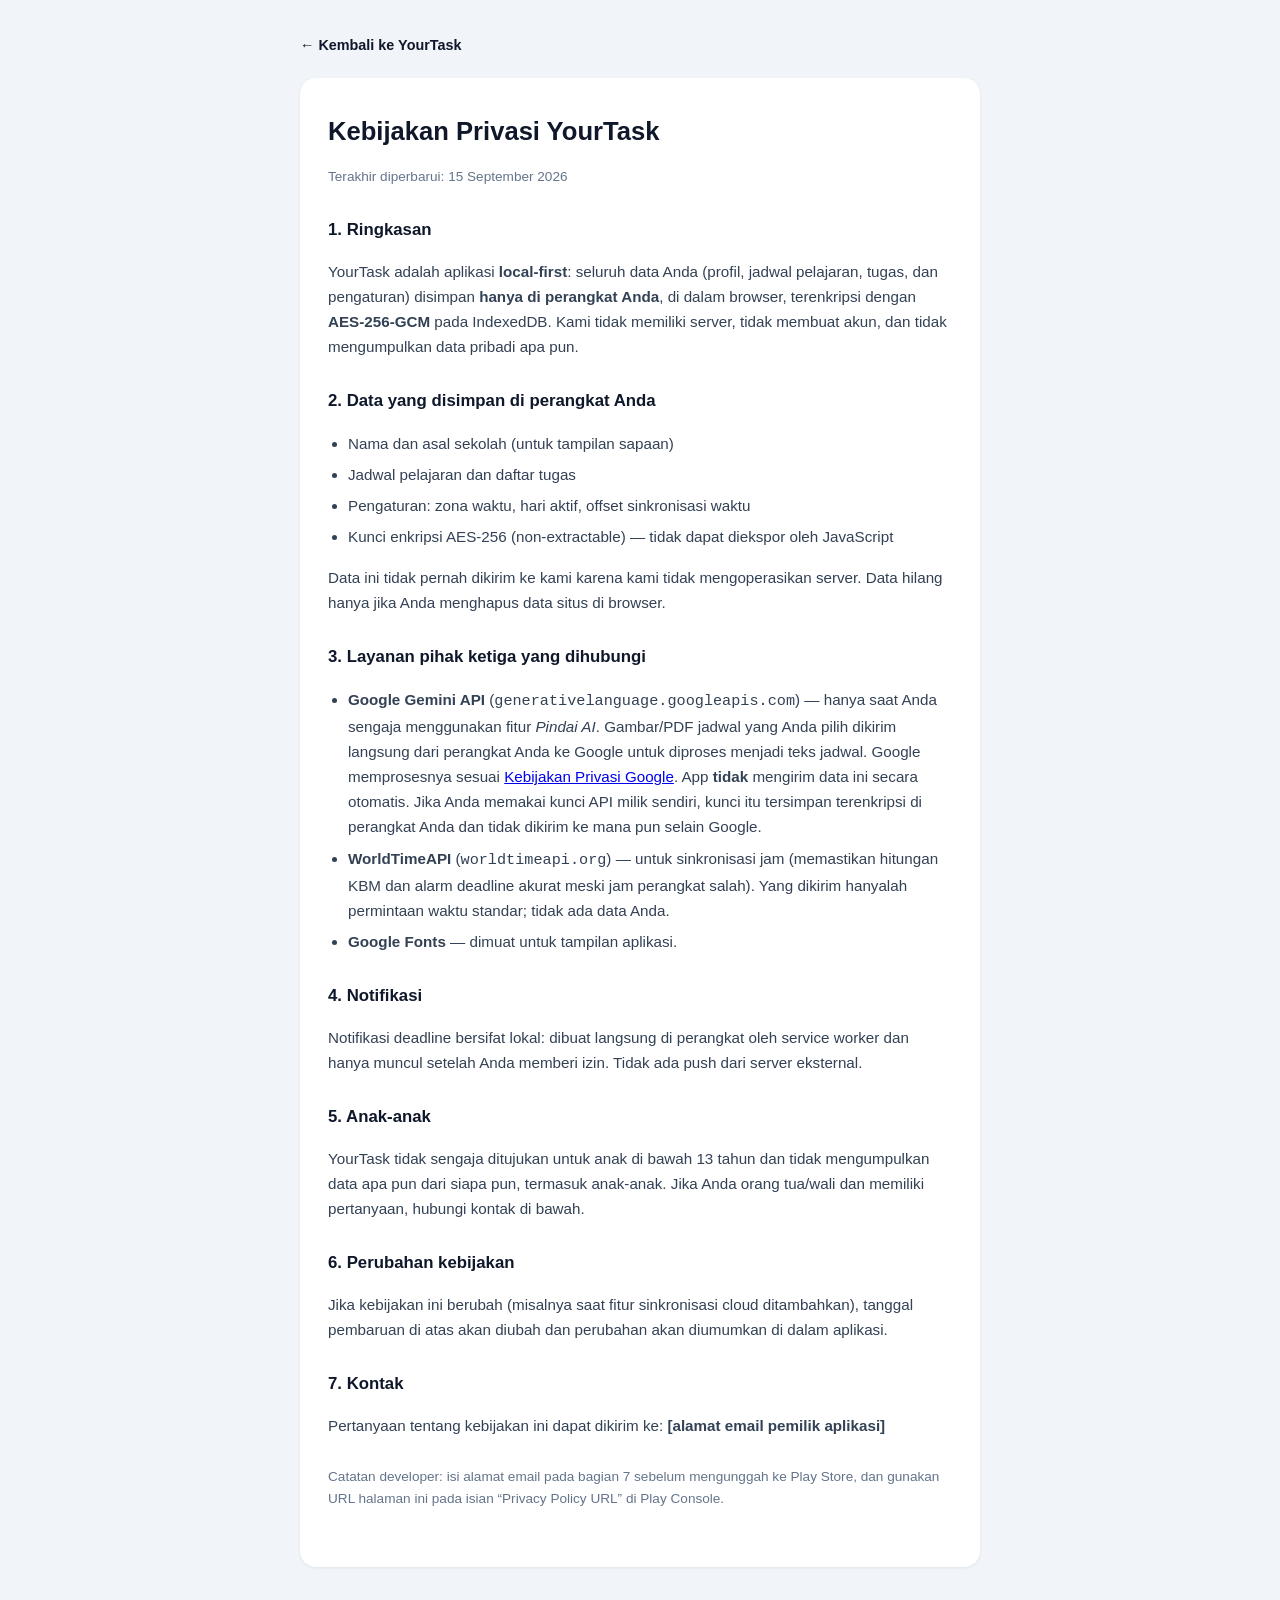
==== privacy.html @ 402d52d0 "Make YourTask Play-Store-ready: valid PNG icons, relative manifest/SW paths, CSP, privacy policy - R" ====
<!DOCTYPE html>
<html lang="id">
  <head>
    <meta charset="UTF-8" />
    <meta name="viewport" content="width=device-width, initial-scale=1.0" />
    <meta name="robots" content="noindex" />
    <meta name="theme-color" content="#0f172a" />
    <title>Kebijakan Privasi — YourTask</title>
    <link rel="icon" type="image/png" href="icon.png" />
    <style>
      :root { color-scheme: light dark; }
      * { box-sizing: border-box; }
      body {
        margin: 0;
        font-family: -apple-system, BlinkMacSystemFont, "Segoe UI", Roboto, "Helvetica Neue", Arial, sans-serif;
        background: #f1f5f9;
        color: #0f172a;
        line-height: 1.65;
      }
      .wrap { max-width: 720px; margin: 0 auto; padding: 32px 20px 64px; }
      .card {
        background: #fff;
        border-radius: 16px;
        padding: 32px 28px;
        box-shadow: 0 1px 3px rgba(15, 23, 42, 0.08);
      }
      h1 { font-size: 1.6rem; margin: 0 0 4px; }
      h2 { font-size: 1.05rem; margin: 28px 0 8px; }
      p, li { font-size: 0.95rem; color: #334155; }
      ul { padding-left: 20px; }
      li { margin: 6px 0; }
      .meta { color: #64748b; font-size: 0.85rem; margin-bottom: 24px; }
      .back {
        display: inline-block; margin-bottom: 20px; font-size: 0.9rem;
        color: #0f172a; text-decoration: none; font-weight: 600;
      }
      @media (prefers-color-scheme: dark) {
        body { background: #0f172a; color: #e2e8f0; }
        .card { background: #1e293b; box-shadow: none; }
        h1, .back { color: #f1f5f9; }
        p, li { color: #cbd5e1; }
        .meta { color: #94a3b8; }
      }
    </style>
  </head>
  <body>
    <div class="wrap">
      <a class="back" href="index.html">← Kembali ke YourTask</a>
      <div class="card">
        <h1>Kebijakan Privasi YourTask</h1>
        <p class="meta">Terakhir diperbarui: 15 September 2026</p>

        <h2>1. Ringkasan</h2>
        <p>
          YourTask adalah aplikasi <strong>local-first</strong>: seluruh data Anda (profil, jadwal
          pelajaran, tugas, dan pengaturan) disimpan <strong>hanya di perangkat Anda</strong>, di dalam
          browser, terenkripsi dengan <strong>AES-256-GCM</strong> pada IndexedDB. Kami tidak memiliki
          server, tidak membuat akun, dan tidak mengumpulkan data pribadi apa pun.
        </p>

        <h2>2. Data yang disimpan di perangkat Anda</h2>
        <ul>
          <li>Nama dan asal sekolah (untuk tampilan sapaan)</li>
          <li>Jadwal pelajaran dan daftar tugas</li>
          <li>Pengaturan: zona waktu, hari aktif, offset sinkronisasi waktu</li>
          <li>Kunci enkripsi AES-256 (non-extractable) — tidak dapat diekspor oleh JavaScript</li>
        </ul>
        <p>
          Data ini tidak pernah dikirim ke kami karena kami tidak mengoperasikan server. Data hilang
          hanya jika Anda menghapus data situs di browser.
        </p>

        <h2>3. Layanan pihak ketiga yang dihubungi</h2>
        <ul>
          <li>
            <strong>Google Gemini API</strong> (<code>generativelanguage.googleapis.com</code>) — hanya
            saat Anda sengaja menggunakan fitur <em>Pindai AI</em>. Gambar/PDF jadwal yang Anda pilih
            dikirim langsung dari perangkat Anda ke Google untuk diproses menjadi teks jadwal. Google
            memprosesnya sesuai
            <a href="https://policies.google.com/privacy">Kebijakan Privasi Google</a>. App
            <strong>tidak</strong> mengirim data ini secara otomatis. Jika Anda memakai kunci API
            milik sendiri, kunci itu tersimpan terenkripsi di perangkat Anda dan tidak dikirim ke
            mana pun selain Google.
          </li>
          <li>
            <strong>WorldTimeAPI</strong> (<code>worldtimeapi.org</code>) — untuk sinkronisasi jam
            (memastikan hitungan KBM dan alarm deadline akurat meski jam perangkat salah). Yang
            dikirim hanyalah permintaan waktu standar; tidak ada data Anda.
          </li>
          <li>
            <strong>Google Fonts</strong> — dimuat untuk tampilan aplikasi.
          </li>
        </ul>

        <h2>4. Notifikasi</h2>
        <p>
          Notifikasi deadline bersifat lokal: dibuat langsung di perangkat oleh service worker dan
          hanya muncul setelah Anda memberi izin. Tidak ada push dari server eksternal.
        </p>

        <h2>5. Anak-anak</h2>
        <p>
          YourTask tidak sengaja ditujukan untuk anak di bawah 13 tahun dan tidak mengumpulkan data
          apa pun dari siapa pun, termasuk anak-anak. Jika Anda orang tua/wali dan memiliki
          pertanyaan, hubungi kontak di bawah.
        </p>

        <h2>6. Perubahan kebijakan</h2>
        <p>
          Jika kebijakan ini berubah (misalnya saat fitur sinkronisasi cloud ditambahkan), tanggal
          pembaruan di atas akan diubah dan perubahan akan diumumkan di dalam aplikasi.
        </p>

        <h2>7. Kontak</h2>
        <p>
          Pertanyaan tentang kebijakan ini dapat dikirim ke:
          <strong id="kontak-email">[alamat email pemilik aplikasi]</strong>
        </p>
        <p class="meta" style="margin-top: 28px;">
          Catatan developer: isi alamat email pada bagian 7 sebelum mengunggah ke Play Store, dan
          gunakan URL halaman ini pada isian “Privacy Policy URL” di Play Console.
        </p>
      </div>
    </div>
  </body>
</html>
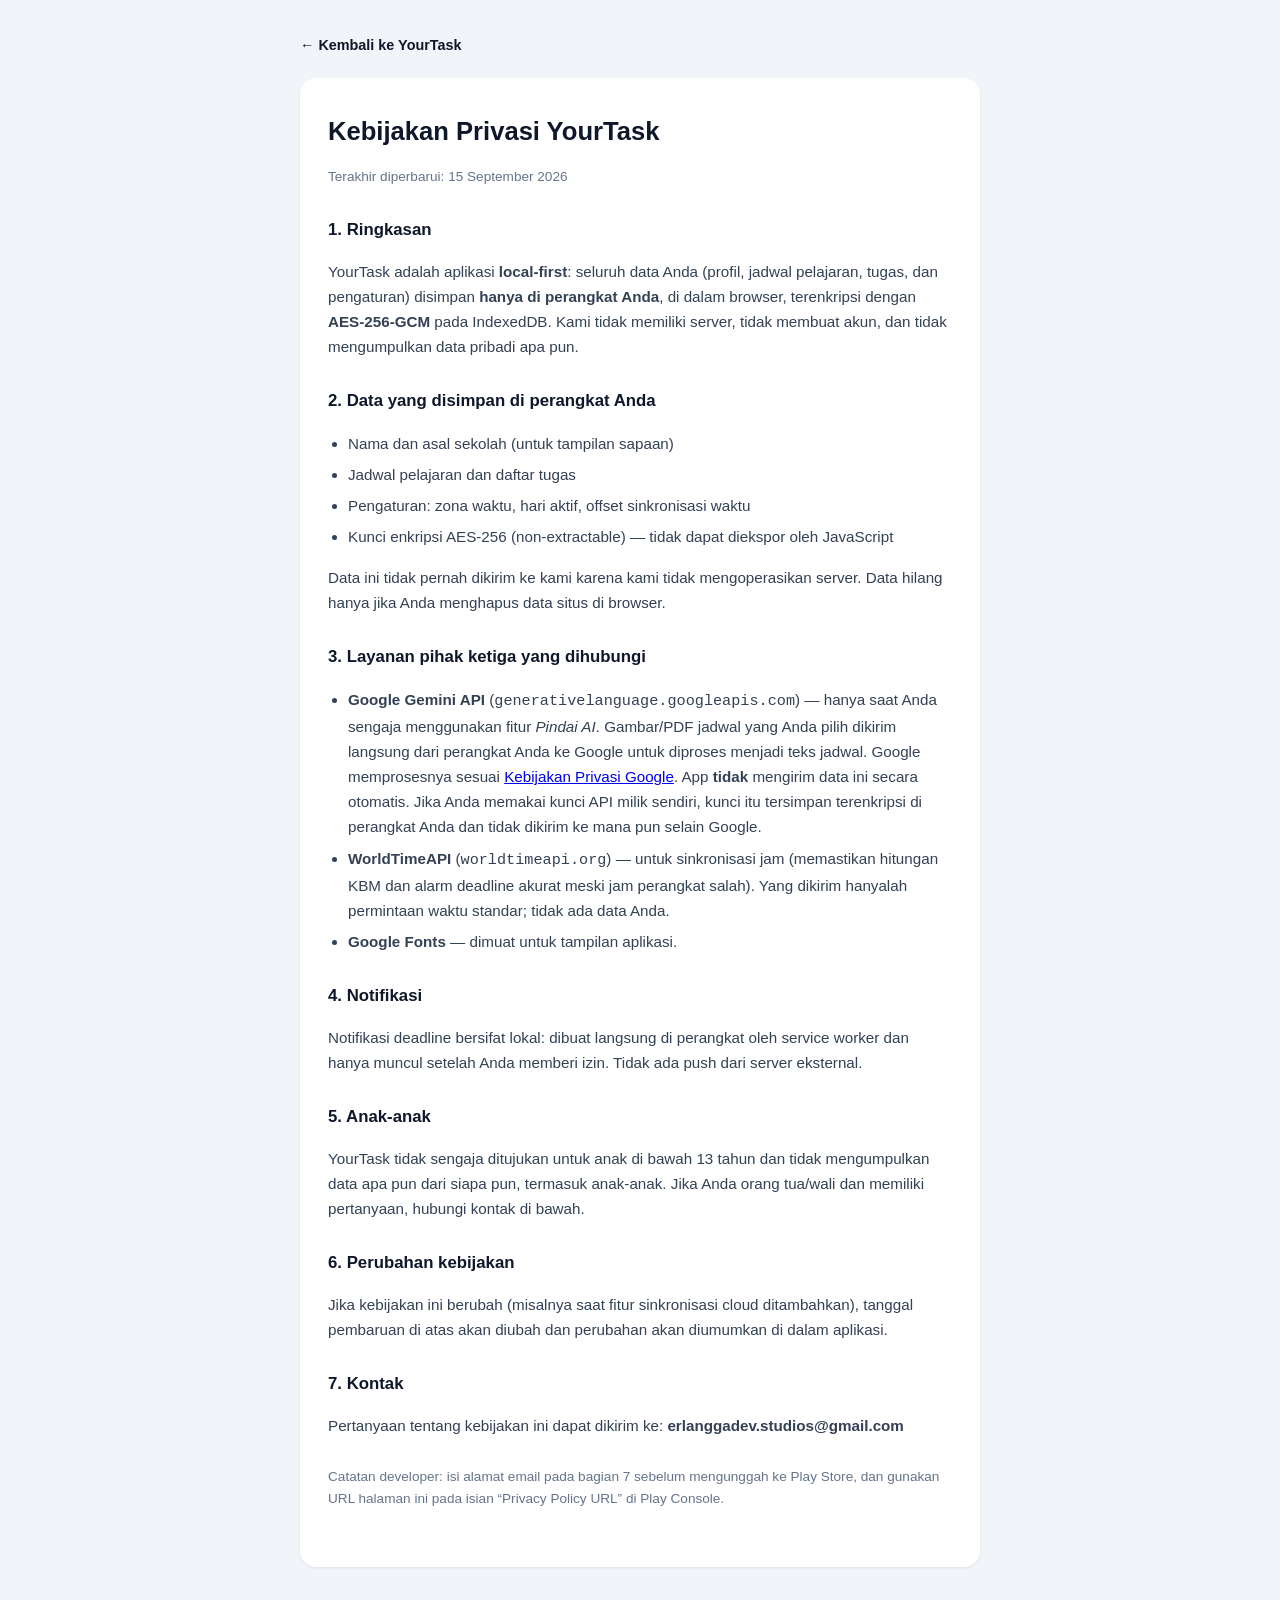
==== commit 2e94e80c: "Tema & ikon kustom: fix stacking wallpaper, race editor crop, simpan dim; kontak email resmi - Wallp" ====
--- a/privacy.html
+++ b/privacy.html
@@ -114,7 +114,7 @@
         <h2>7. Kontak</h2>
         <p>
           Pertanyaan tentang kebijakan ini dapat dikirim ke:
-          <strong id="kontak-email">[alamat email pemilik aplikasi]</strong>
+          <strong id="kontak-email">erlanggadev.studios@gmail.com</strong>
         </p>
         <p class="meta" style="margin-top: 28px;">
           Catatan developer: isi alamat email pada bagian 7 sebelum mengunggah ke Play Store, dan
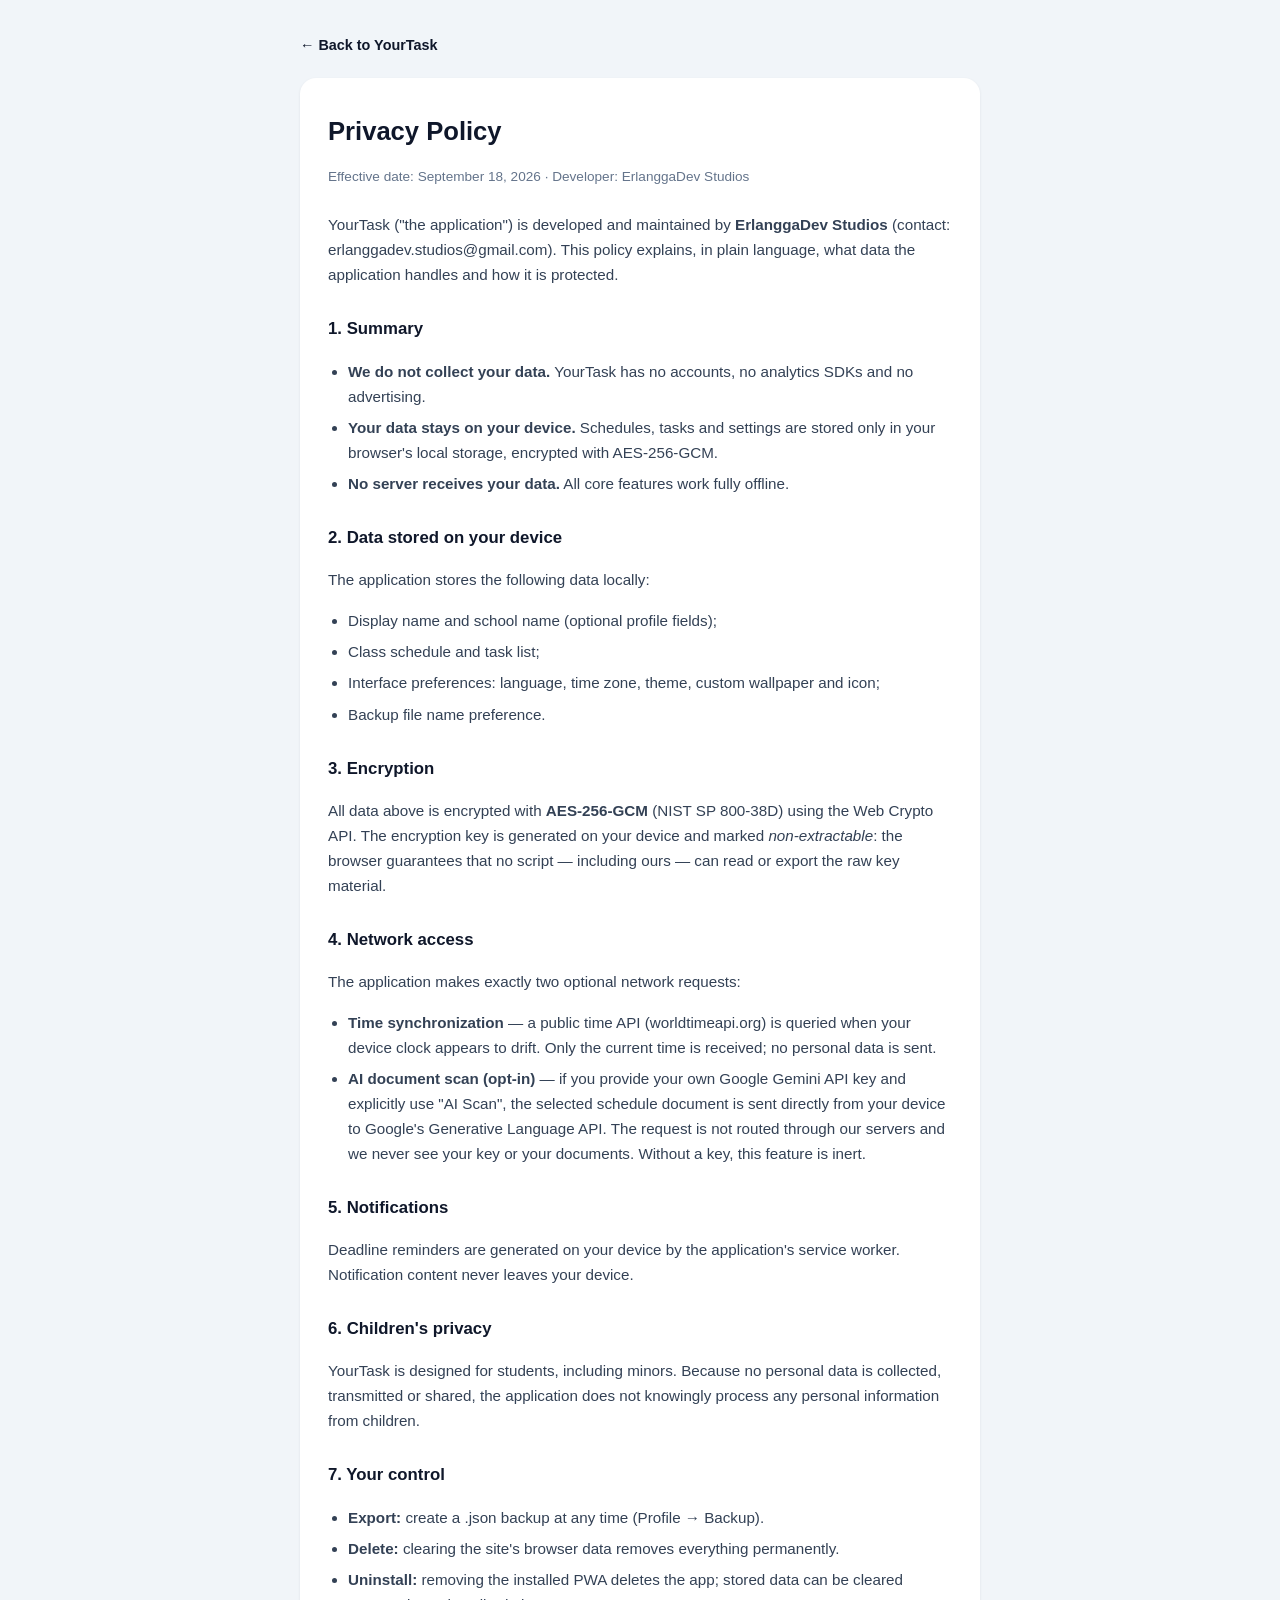
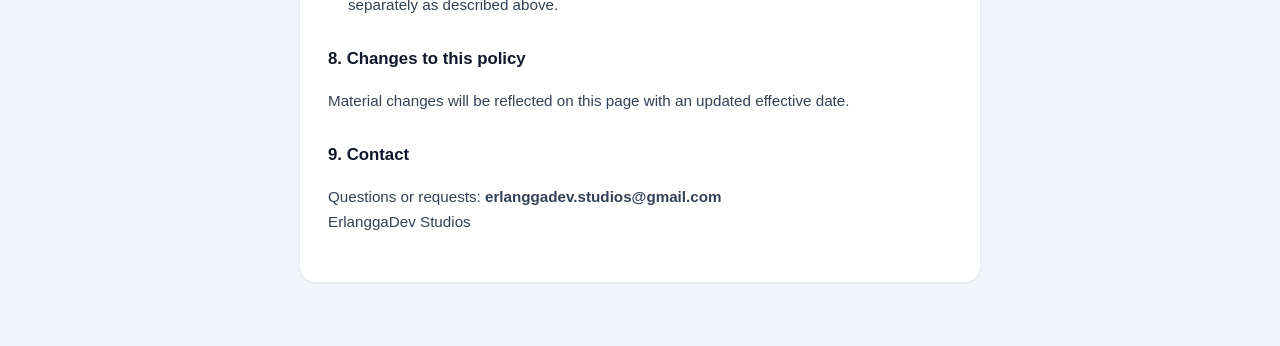
==== commit 33c5801f: "Full i18n: formal English base, 12 world languages, international terminology - All UI strings moved" ====
--- a/privacy.html
+++ b/privacy.html
@@ -1,11 +1,11 @@
 <!DOCTYPE html>
-<html lang="id">
+<html lang="en">
   <head>
     <meta charset="UTF-8" />
     <meta name="viewport" content="width=device-width, initial-scale=1.0" />
     <meta name="robots" content="noindex" />
     <meta name="theme-color" content="#0f172a" />
-    <title>Kebijakan Privasi — YourTask</title>
+    <title>Privacy Policy — YourTask</title>
     <link rel="icon" type="image/png" href="icon.png" />
     <style>
       :root { color-scheme: light dark; }
@@ -38,87 +38,96 @@
         body { background: #0f172a; color: #e2e8f0; }
         .card { background: #1e293b; box-shadow: none; }
         h1, .back { color: #f1f5f9; }
-        p, li { color: #cbd5e1; }
-        .meta { color: #94a3b8; }
       }
     </style>
   </head>
   <body>
     <div class="wrap">
-      <a class="back" href="index.html">← Kembali ke YourTask</a>
+      <a class="back" href="./">&larr; Back to YourTask</a>
       <div class="card">
-        <h1>Kebijakan Privasi YourTask</h1>
-        <p class="meta">Terakhir diperbarui: 15 September 2026</p>
+        <h1>Privacy Policy</h1>
+        <p class="meta">Effective date: September 18, 2026 · Developer: ErlanggaDev Studios</p>
 
-        <h2>1. Ringkasan</h2>
         <p>
-          YourTask adalah aplikasi <strong>local-first</strong>: seluruh data Anda (profil, jadwal
-          pelajaran, tugas, dan pengaturan) disimpan <strong>hanya di perangkat Anda</strong>, di dalam
-          browser, terenkripsi dengan <strong>AES-256-GCM</strong> pada IndexedDB. Kami tidak memiliki
-          server, tidak membuat akun, dan tidak mengumpulkan data pribadi apa pun.
+          YourTask ("the application") is developed and maintained by
+          <strong>ErlanggaDev Studios</strong> (contact:
+          erlanggadev.studios@gmail.com). This policy explains, in plain
+          language, what data the application handles and how it is protected.
         </p>
 
-        <h2>2. Data yang disimpan di perangkat Anda</h2>
+        <h2>1. Summary</h2>
         <ul>
-          <li>Nama dan asal sekolah (untuk tampilan sapaan)</li>
-          <li>Jadwal pelajaran dan daftar tugas</li>
-          <li>Pengaturan: zona waktu, hari aktif, offset sinkronisasi waktu</li>
-          <li>Kunci enkripsi AES-256 (non-extractable) — tidak dapat diekspor oleh JavaScript</li>
+          <li><strong>We do not collect your data.</strong> YourTask has no accounts, no analytics SDKs and no advertising.</li>
+          <li><strong>Your data stays on your device.</strong> Schedules, tasks and settings are stored only in your browser's local storage, encrypted with AES-256-GCM.</li>
+          <li><strong>No server receives your data.</strong> All core features work fully offline.</li>
         </ul>
+
+        <h2>2. Data stored on your device</h2>
+        <p>The application stores the following data locally:</p>
+        <ul>
+          <li>Display name and school name (optional profile fields);</li>
+          <li>Class schedule and task list;</li>
+          <li>Interface preferences: language, time zone, theme, custom wallpaper and icon;</li>
+          <li>Backup file name preference.</li>
+        </ul>
+
+        <h2>3. Encryption</h2>
         <p>
-          Data ini tidak pernah dikirim ke kami karena kami tidak mengoperasikan server. Data hilang
-          hanya jika Anda menghapus data situs di browser.
+          All data above is encrypted with <strong>AES-256-GCM</strong>
+          (NIST SP 800-38D) using the Web Crypto API. The encryption key is
+          generated on your device and marked <em>non-extractable</em>: the
+          browser guarantees that no script — including ours — can read or
+          export the raw key material.
         </p>
 
-        <h2>3. Layanan pihak ketiga yang dihubungi</h2>
+        <h2>4. Network access</h2>
+        <p>The application makes exactly two optional network requests:</p>
         <ul>
           <li>
-            <strong>Google Gemini API</strong> (<code>generativelanguage.googleapis.com</code>) — hanya
-            saat Anda sengaja menggunakan fitur <em>Pindai AI</em>. Gambar/PDF jadwal yang Anda pilih
-            dikirim langsung dari perangkat Anda ke Google untuk diproses menjadi teks jadwal. Google
-            memprosesnya sesuai
-            <a href="https://policies.google.com/privacy">Kebijakan Privasi Google</a>. App
-            <strong>tidak</strong> mengirim data ini secara otomatis. Jika Anda memakai kunci API
-            milik sendiri, kunci itu tersimpan terenkripsi di perangkat Anda dan tidak dikirim ke
-            mana pun selain Google.
+            <strong>Time synchronization</strong> — a public time API
+            (worldtimeapi.org) is queried when your device clock appears to
+            drift. Only the current time is received; no personal data is sent.
           </li>
           <li>
-            <strong>WorldTimeAPI</strong> (<code>worldtimeapi.org</code>) — untuk sinkronisasi jam
-            (memastikan hitungan KBM dan alarm deadline akurat meski jam perangkat salah). Yang
-            dikirim hanyalah permintaan waktu standar; tidak ada data Anda.
-          </li>
-          <li>
-            <strong>Google Fonts</strong> — dimuat untuk tampilan aplikasi.
+            <strong>AI document scan (opt-in)</strong> — if you provide your own
+            Google Gemini API key and explicitly use "AI Scan", the selected
+            schedule document is sent directly from your device to Google's
+            Generative Language API. The request is not routed through our
+            servers and we never see your key or your documents. Without a key,
+            this feature is inert.
           </li>
         </ul>
 
-        <h2>4. Notifikasi</h2>
+        <h2>5. Notifications</h2>
         <p>
-          Notifikasi deadline bersifat lokal: dibuat langsung di perangkat oleh service worker dan
-          hanya muncul setelah Anda memberi izin. Tidak ada push dari server eksternal.
+          Deadline reminders are generated on your device by the application's
+          service worker. Notification content never leaves your device.
         </p>
 
-        <h2>5. Anak-anak</h2>
+        <h2>6. Children's privacy</h2>
         <p>
-          YourTask tidak sengaja ditujukan untuk anak di bawah 13 tahun dan tidak mengumpulkan data
-          apa pun dari siapa pun, termasuk anak-anak. Jika Anda orang tua/wali dan memiliki
-          pertanyaan, hubungi kontak di bawah.
+          YourTask is designed for students, including minors. Because no
+          personal data is collected, transmitted or shared, the application
+          does not knowingly process any personal information from children.
         </p>
 
-        <h2>6. Perubahan kebijakan</h2>
+        <h2>7. Your control</h2>
+        <ul>
+          <li><strong>Export:</strong> create a .json backup at any time (Profile &rarr; Backup).</li>
+          <li><strong>Delete:</strong> clearing the site's browser data removes everything permanently.</li>
+          <li><strong>Uninstall:</strong> removing the installed PWA deletes the app; stored data can be cleared separately as described above.</li>
+        </ul>
+
+        <h2>8. Changes to this policy</h2>
         <p>
-          Jika kebijakan ini berubah (misalnya saat fitur sinkronisasi cloud ditambahkan), tanggal
-          pembaruan di atas akan diubah dan perubahan akan diumumkan di dalam aplikasi.
+          Material changes will be reflected on this page with an updated
+          effective date.
         </p>
 
-        <h2>7. Kontak</h2>
+        <h2>9. Contact</h2>
         <p>
-          Pertanyaan tentang kebijakan ini dapat dikirim ke:
-          <strong id="kontak-email">erlanggadev.studios@gmail.com</strong>
-        </p>
-        <p class="meta" style="margin-top: 28px;">
-          Catatan developer: isi alamat email pada bagian 7 sebelum mengunggah ke Play Store, dan
-          gunakan URL halaman ini pada isian “Privacy Policy URL” di Play Console.
+          Questions or requests: <strong>erlanggadev.studios@gmail.com</strong>
+          <br />ErlanggaDev Studios
         </p>
       </div>
     </div>
